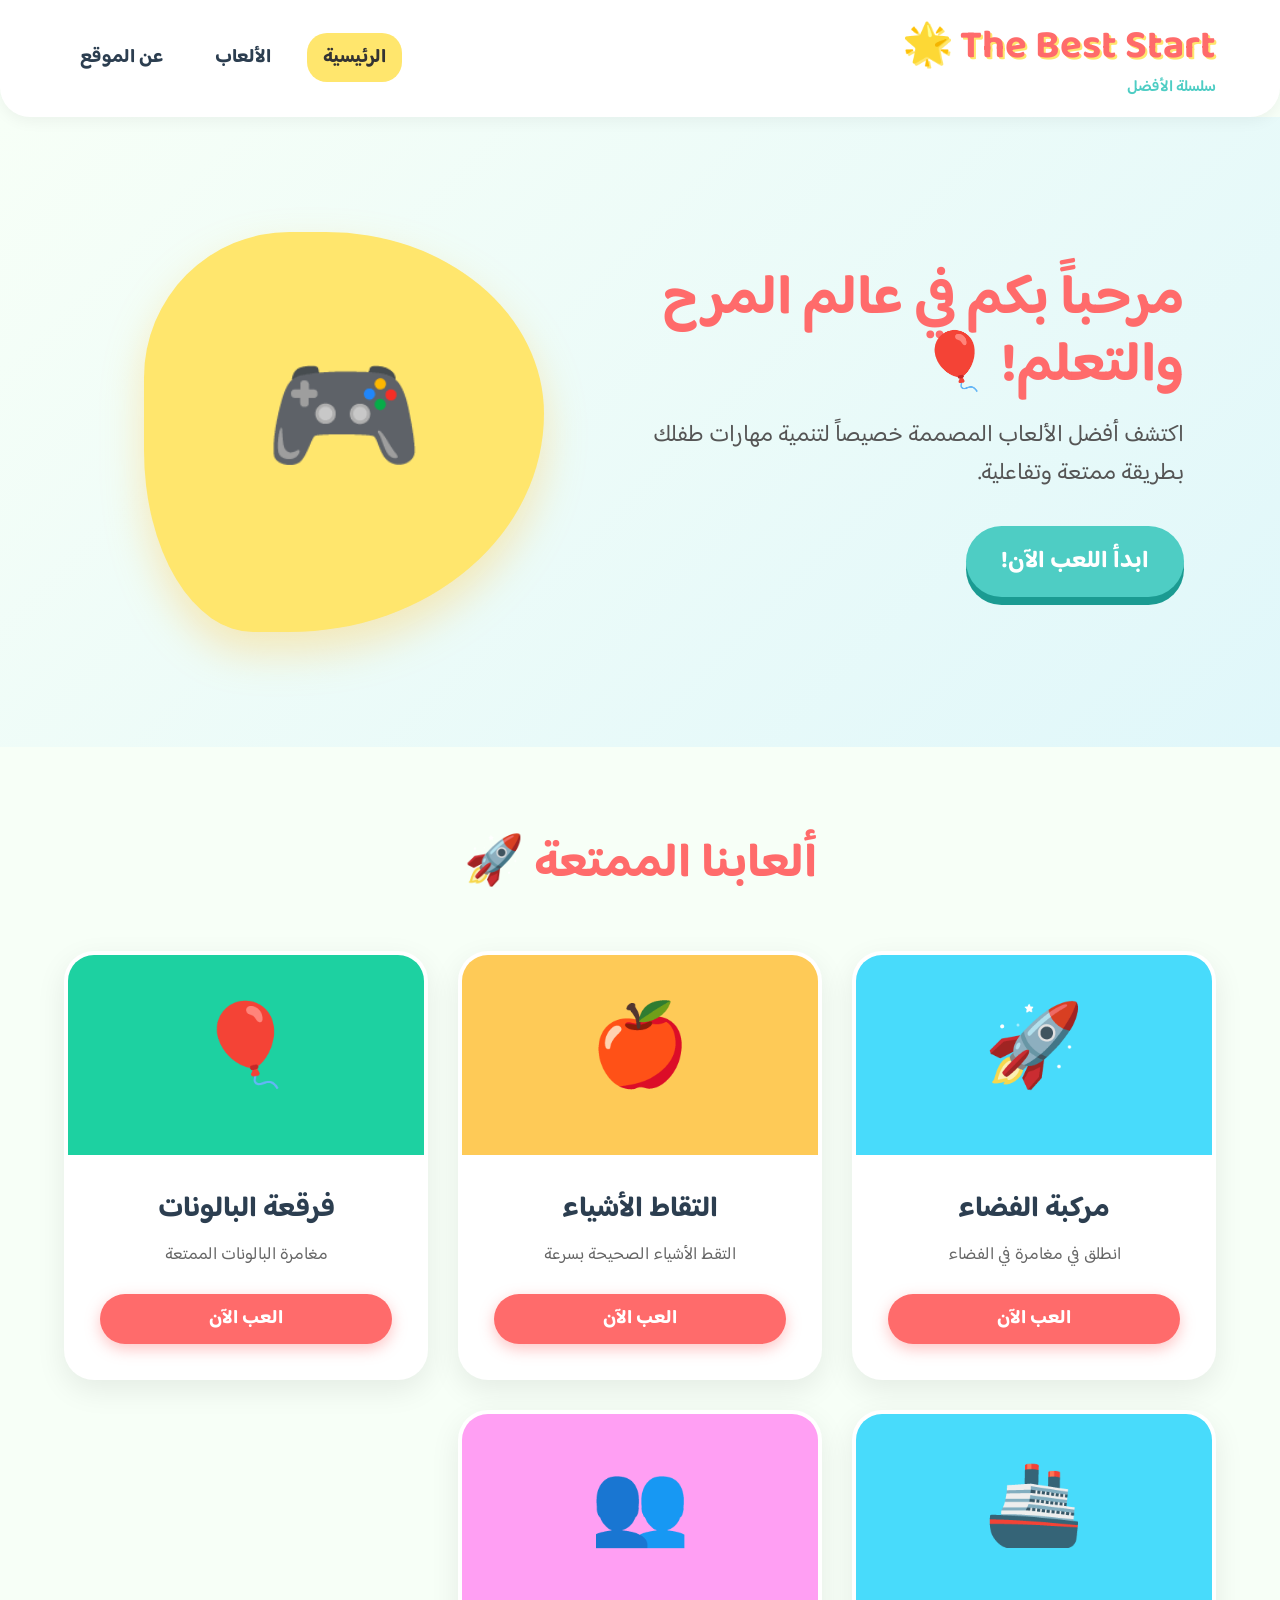
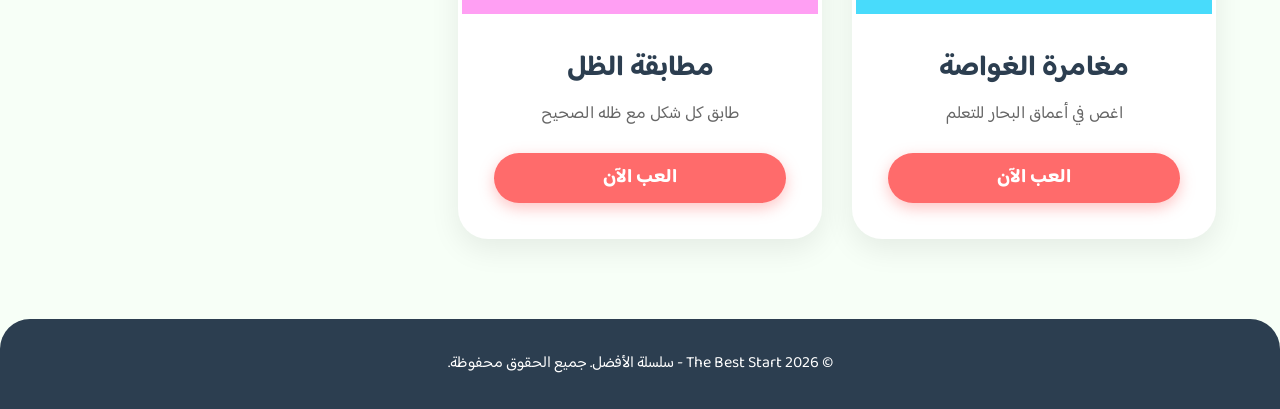
==== index.html @ c8377b77 "Fix explicit navigation for mobile browsers" ====
<!DOCTYPE html>
<html lang="ar" dir="rtl">
<head>
    <meta charset="UTF-8">
    <meta name="viewport" content="width=device-width, initial-scale=1.0">
    <title>The Best Start - سلسلة الأفضل</title>
    <meta name="description" content="موقع ألعاب أطفال تعليمية وترفيهية - سلسلة الأفضل.">
    
    <!-- تحميل الألعاب في الخلفية مسبقاً لتسريع فتحها -->
    <link rel="prefetch" href="games/game1_spaceship_standalone.html">
    <link rel="prefetch" href="games/game2_catch_standalone.html">
    <link rel="prefetch" href="games/game3_balloons_standalone.html">
    <link rel="prefetch" href="games/game4_submarine_standalone.html">
    <link rel="prefetch" href="games/game5_shadow_standalone.html">

    <link href="https://fonts.googleapis.com/css2?family=Quicksand:wght@400;600;700&display=swap" rel="stylesheet">
    <link href="https://fonts.googleapis.com/css2?family=Baloo+Bhaijaan+2:wght@400;600;800&display=swap" rel="stylesheet">
    <style>
        :root {
            --primary-color: #ff6b6b;
            --secondary-color: #4ecdc4;
            --accent-color: #ffe66d;
            --bg-color: #f7fff7;
            --text-color: #2c3e50;
            
            --pink: #ff9ff3;
            --blue: #48dbfb;
            --yellow: #feca57;
            --green: #1dd1a1;
            --gray: #c8d6e5;
        }

        * {
            margin: 0;
            padding: 0;
            box-sizing: border-box;
        }

        body {
            font-family: 'Baloo Bhaijaan 2', 'Quicksand', sans-serif;
            background-color: var(--bg-color);
            color: var(--text-color);
            line-height: 1.6;
            overflow-x: hidden;
        }

        /* Header & Nav */
        .main-header {
            display: flex;
            justify-content: space-between;
            align-items: center;
            padding: 1rem 5%;
            background: white;
            box-shadow: 0 4px 15px rgba(0, 0, 0, 0.05);
            border-bottom-left-radius: 30px;
            border-bottom-right-radius: 30px;
            position: sticky;
            top: 0;
            z-index: 100;
        }

        .logo h1 {
            font-size: 2.5rem;
            color: var(--primary-color);
            text-shadow: 2px 2px 0px var(--accent-color);
            margin-bottom: -5px;
        }

        .logo p {
            font-size: 1rem;
            color: var(--secondary-color);
            font-weight: 600;
        }

        nav ul {
            list-style: none;
            display: flex;
            gap: 20px;
        }

        nav a {
            text-decoration: none;
            color: var(--text-color);
            font-weight: 700;
            font-size: 1.2rem;
            padding: 8px 16px;
            border-radius: 20px;
            transition: all 0.3s ease;
        }

        nav a:hover, nav a.active {
            background-color: var(--accent-color);
            color: #333;
            transform: translateY(-2px);
        }

        /* Hero Section */
        .hero {
            display: flex;
            align-items: center;
            justify-content: space-between;
            padding: 4rem 5%;
            min-height: 70vh;
            background: linear-gradient(135deg, #f7fff7 0%, #e0f7fa 100%);
        }

        .hero-content {
            flex: 1;
            padding-right: 2rem;
        }

        .hero-content h2 {
            font-size: 3.5rem;
            color: var(--primary-color);
            margin-bottom: 1rem;
            line-height: 1.2;
        }

        .hero-content p {
            font-size: 1.5rem;
            margin-bottom: 2rem;
            color: #555;
        }

        .cta-button {
            background-color: var(--secondary-color);
            color: white;
            border: none;
            padding: 15px 35px;
            font-size: 1.5rem;
            font-family: inherit;
            font-weight: bold;
            border-radius: 50px;
            cursor: pointer;
            box-shadow: 0 8px 0 #1b9b92;
            transition: all 0.1s;
        }

        .cta-button:active {
            transform: translateY(8px);
            box-shadow: 0 0 0 #1b9b92;
        }

        .hero-image {
            flex: 1;
            display: flex;
            justify-content: center;
            align-items: center;
        }

        .blob-wrapper {
            width: 400px;
            height: 400px;
            background: var(--accent-color);
            border-radius: 40% 60% 70% 30% / 40% 50% 60% 50%;
            animation: morph 8s ease-in-out infinite;
            display: flex;
            justify-content: center;
            align-items: center;
            box-shadow: 0 20px 40px rgba(254, 202, 87, 0.4);
        }

        .blob {
            font-size: 8rem;
            animation: bounce 2s ease-in-out infinite alternate;
        }

        @keyframes morph {
            0%, 100% { border-radius: 40% 60% 70% 30% / 40% 50% 60% 50%; }
            34% { border-radius: 70% 30% 50% 50% / 30% 30% 70% 70%; }
            67% { border-radius: 100% 60% 60% 100% / 100% 100% 60% 60%; }
        }

        @keyframes bounce {
            from { transform: translateY(0); }
            to { transform: translateY(-20px); }
        }

        /* Games Section */
        .games-section {
            padding: 5rem 5%;
            text-align: center;
        }

        .games-section h3 {
            font-size: 3rem;
            color: var(--primary-color);
            margin-bottom: 3rem;
        }

        .games-grid {
            display: grid;
            grid-template-columns: repeat(auto-fit, minmax(280px, 1fr));
            gap: 30px;
        }

        .game-card {
            background: white;
            border-radius: 30px;
            overflow: hidden;
            box-shadow: 0 10px 30px rgba(0, 0, 0, 0.08);
            transition: transform 0.3s cubic-bezier(0.175, 0.885, 0.32, 1.275);
            border: 4px solid transparent;
            display: flex;
            flex-direction: column;
        }

        .game-card:hover {
            transform: translateY(-15px) scale(1.02);
            border-color: var(--accent-color);
        }

        .game-image {
            height: 200px;
            display: flex;
            justify-content: center;
            align-items: center;
            font-size: 5rem;
        }

        .bg-pink { background: var(--pink); }
        .bg-blue { background: var(--blue); }
        .bg-yellow { background: var(--yellow); }
        .bg-green { background: var(--green); }
        .bg-gray { background: var(--gray); color: white; }

        .game-info {
            padding: 2rem;
            flex: 1;
            display: flex;
            flex-direction: column;
            justify-content: space-between;
        }

        .game-info h4 {
            font-size: 1.8rem;
            color: var(--text-color);
            margin-bottom: 0.5rem;
        }

        .game-info p {
            font-size: 1.1rem;
            color: #666;
            margin-bottom: 1.5rem;
        }

        .play-btn {
            background: var(--primary-color);
            color: white;
            border: none;
            padding: 10px 30px;
            font-size: 1.2rem;
            font-family: inherit;
            font-weight: bold;
            border-radius: 25px;
            cursor: pointer;
            box-shadow: 0 5px 15px rgba(255, 107, 107, 0.4);
            transition: all 0.3s;
            text-decoration: none;
            display: inline-block;
            margin-top: auto;
        }

        .play-btn:hover {
            background: #ff5252;
            transform: scale(1.1);
        }

        .empty-card {
            opacity: 0.8;
            border: 4px dashed var(--gray);
            box-shadow: none;
        }
        .empty-card:hover {
            transform: none;
            border-color: var(--primary-color);
        }

        /* Footer */
        footer {
            text-align: center;
            padding: 2rem;
            background: var(--text-color);
            color: white;
            border-top-left-radius: 30px;
            border-top-right-radius: 30px;
        }

        @media (max-width: 768px) {
            .main-header {
                flex-direction: column;
                gap: 15px;
                text-align: center;
                padding: 1.5rem;
            }
            nav ul {
                flex-wrap: wrap;
                justify-content: center;
                gap: 10px;
            }
            .logo h1 { font-size: 2rem; }
            
            .hero {
                flex-direction: column;
                text-align: center;
                padding: 2rem 5%;
                min-height: auto;
            }
            .hero-content {
                padding-right: 0;
                margin-bottom: 2rem;
            }
            .hero-content h2 { font-size: 2.2rem; }
            .hero-content p { font-size: 1.2rem; }
            
            .cta-button { font-size: 1.2rem; padding: 10px 25px; }

            .blob-wrapper {
                width: 250px;
                height: 250px;
            }
            .blob { font-size: 5rem; }
            
            .games-section { padding: 3rem 5%; }
            .games-section h3 { font-size: 2.2rem; margin-bottom: 2rem; }
            .games-grid { 
                grid-template-columns: 1fr; 
                gap: 20px; 
            }
            
            .game-image { height: 150px; font-size: 4rem; }
            .game-info { padding: 1.5rem; }
            .game-info h4 { font-size: 1.5rem; }
            .game-info p { font-size: 1rem; }
        }
    </style>
</head>
<body>
    <header class="main-header">
        <div class="logo">
            <h1>The Best Start 🌟</h1>
            <p>سلسلة الأفضل</p>
        </div>
        <nav>
            <ul>
                <li><a href="#" class="active">الرئيسية</a></li>
                <li><a href="#games">الألعاب</a></li>
                <li><a href="#">عن الموقع</a></li>
            </ul>
        </nav>
    </header>

    <main>
        <section class="hero">
            <div class="hero-content">
                <h2>مرحباً بكم في عالم المرح والتعلم! 🎈</h2>
                <p>اكتشف أفضل الألعاب المصممة خصيصاً لتنمية مهارات طفلك بطريقة ممتعة وتفاعلية.</p>
                <button class="cta-button">ابدأ اللعب الآن!</button>
            </div>
            <div class="hero-image">
                <div class="blob-wrapper">
                    <div class="blob">🎮</div>
                </div>
            </div>
        </section>

        <section id="games" class="games-section">
            <h3>ألعابنا الممتعة 🚀</h3>
            <div class="games-grid">
                
                <div class="game-card">
                    <div class="game-image bg-blue">🚀</div>
                    <div class="game-info">
                        <h4>مركبة الفضاء</h4>
                        <p>انطلق في مغامرة في الفضاء</p>
                        <a href="games/game1_spaceship_standalone.html" class="play-btn">العب الآن</a>
                    </div>
                </div>
                
                <div class="game-card">
                    <div class="game-image bg-yellow">🍎</div>
                    <div class="game-info">
                        <h4>التقاط الأشياء</h4>
                        <p>التقط الأشياء الصحيحة بسرعة</p>
                        <a href="games/game2_catch_standalone.html" class="play-btn">العب الآن</a>
                    </div>
                </div>

                <div class="game-card">
                    <div class="game-image bg-green">🎈</div>
                    <div class="game-info">
                        <h4>فرقعة البالونات</h4>
                        <p>مغامرة البالونات الممتعة</p>
                        <a href="games/game3_balloons_standalone.html" class="play-btn">العب الآن</a>
                    </div>
                </div>

                <div class="game-card">
                    <div class="game-image bg-blue">🚢</div>
                    <div class="game-info">
                        <h4>مغامرة الغواصة</h4>
                        <p>اغص في أعماق البحار للتعلم</p>
                        <a href="games/game4_submarine_standalone.html" class="play-btn">العب الآن</a>
                    </div>
                </div>

                <div class="game-card">
                    <div class="game-image bg-pink">👥</div>
                    <div class="game-info">
                        <h4>مطابقة الظل</h4>
                        <p>طابق كل شكل مع ظله الصحيح</p>
                        <a href="games/game5_shadow_standalone.html" class="play-btn">العب الآن</a>
                    </div>
                </div>

            </div>
        </section>
    </main>

    <footer>
        <p>&copy; 2026 The Best Start - سلسلة الأفضل. جميع الحقوق محفوظة.</p>
    </footer>

    <script>
        document.addEventListener('DOMContentLoaded', () => {
            const ctaBtn = document.querySelector('.cta-button');
            if(ctaBtn) {
                ctaBtn.addEventListener('click', () => {
                    const gamesSection = document.querySelector('.games-section');
                    gamesSection.scrollIntoView({ behavior: 'smooth' });
                });
            }

            // إظهار نص التحميل عند الضغط على زر اللعب
            const playBtns = document.querySelectorAll('.play-btn');
            playBtns.forEach(btn => {
                btn.addEventListener('click', function(e) {
                    const targetUrl = this.getAttribute('href');
                    if (targetUrl && targetUrl !== '#') {
                        e.preventDefault(); // منع الافتراضي للتأكد من التنقل بشكل صحيح
                        
                        const originalText = this.innerText;
                        this.innerText = 'جاري التحميل... ⏳';
                        this.style.opacity = '0.7';
                        this.style.pointerEvents = 'none';
                        
                        // الانتقال للرابط بشكل برمجي لضمان عدم حدوث مشاكل في المتصفح
                        window.location.href = targetUrl;
                        
                        // إعادة الزر لشكله الطبيعي بعد 5 ثوانٍ
                        setTimeout(() => {
                            this.innerText = originalText;
                            this.style.pointerEvents = 'auto';
                            this.style.opacity = '1';
                        }, 5000);
                    }
                });
            });
        });
    </script>
</body>
</html>
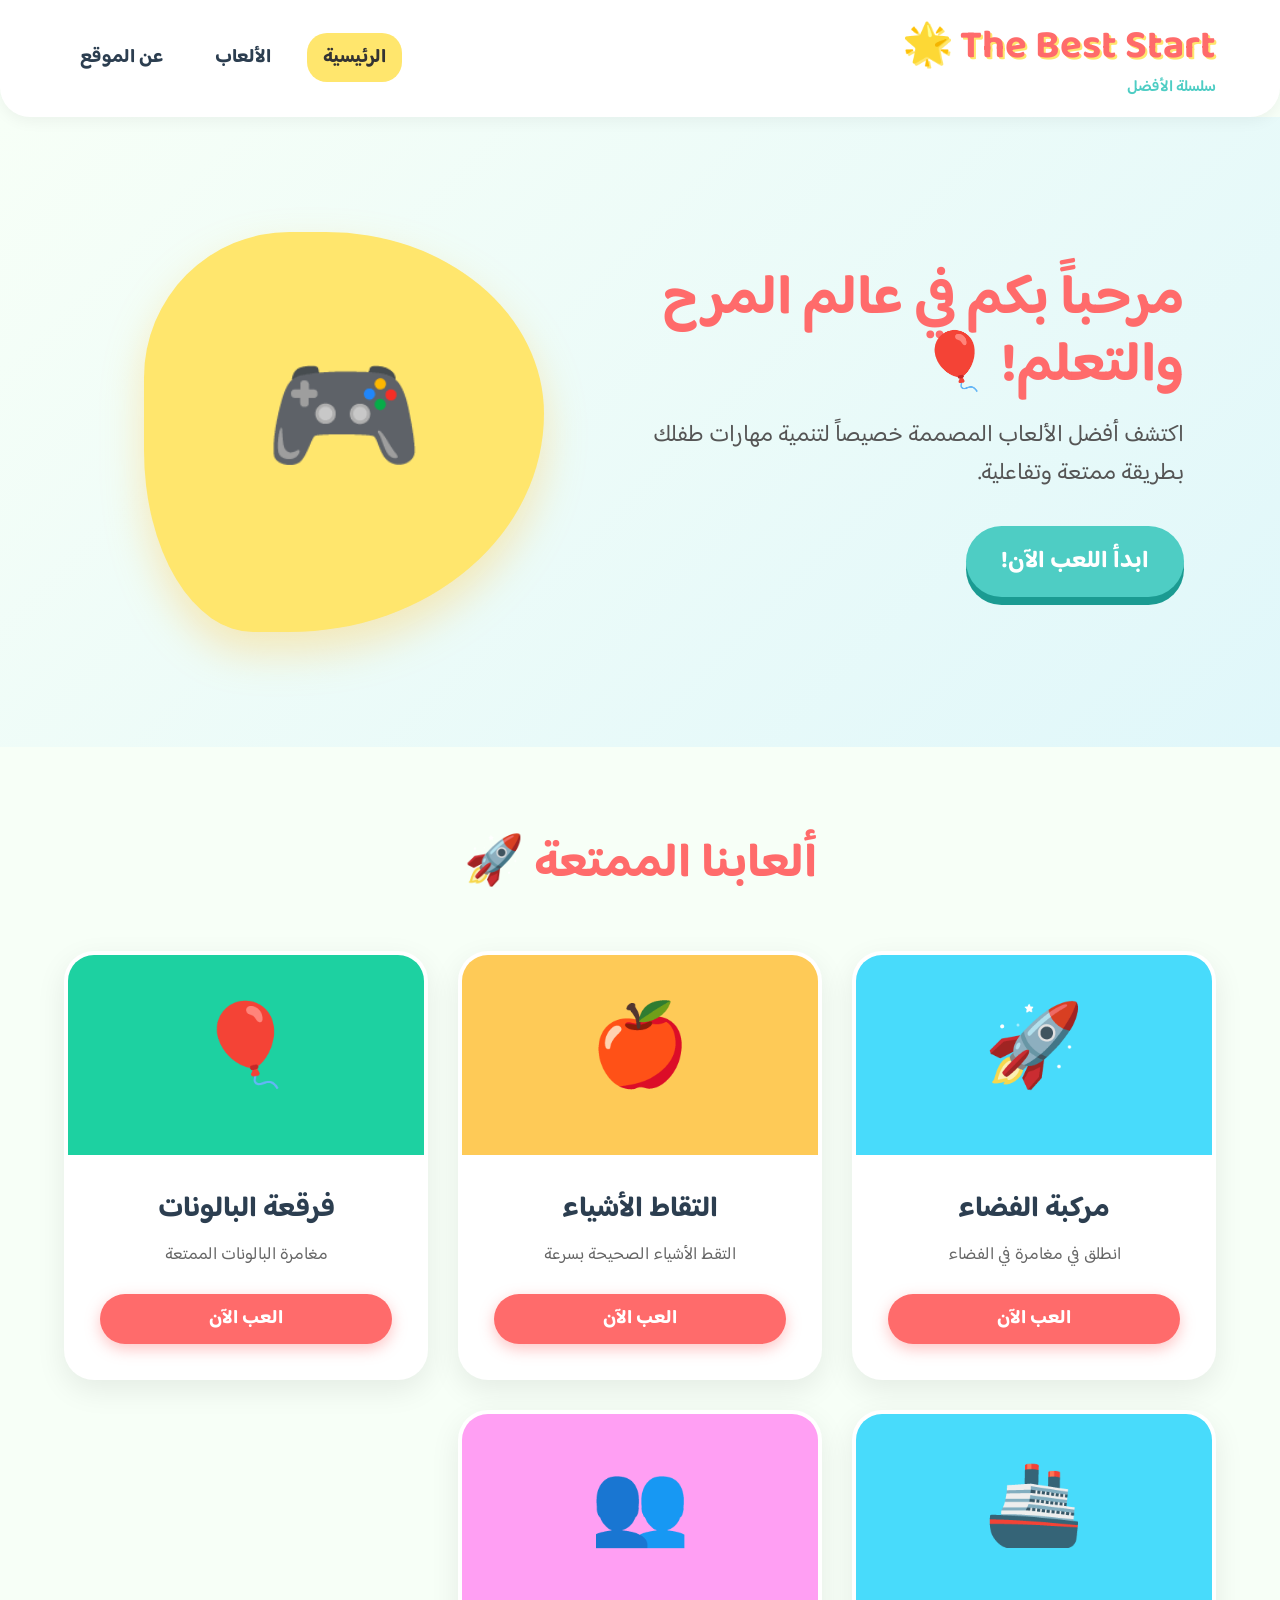
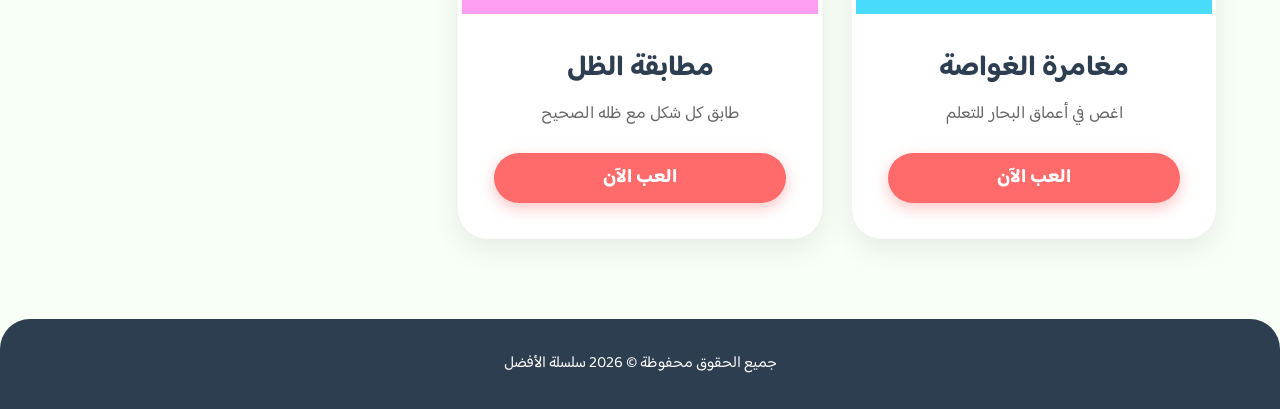
==== commit 3391449e: "Optimize base64 images and add loader" ====
--- a/index.html
+++ b/index.html
@@ -286,6 +286,33 @@
             border-top-right-radius: 30px;
         }
 
+        /* Loader */
+        #loader {
+            display: none;
+            position: fixed;
+            top: 0; left: 0; width: 100%; height: 100%;
+            background: rgba(255, 255, 255, 0.9);
+            z-index: 9999;
+            flex-direction: column;
+            justify-content: center;
+            align-items: center;
+        }
+        .spinner {
+            border: 8px solid #f3f3f3;
+            border-top: 8px solid var(--primary-color);
+            border-radius: 50%;
+            width: 60px;
+            height: 60px;
+            animation: spin 1s linear infinite;
+        }
+        @keyframes spin { 0% { transform: rotate(0deg); } 100% { transform: rotate(360deg); } }
+        #loader p {
+            margin-top: 1rem;
+            font-size: 1.5rem;
+            font-weight: bold;
+            color: var(--primary-color);
+        }
+
         @media (max-width: 768px) {
             .main-header {
                 flex-direction: column;
@@ -321,11 +348,14 @@
             }
             .blob { font-size: 5rem; }
             
-            .games-section { padding: 3rem 5%; }
-            .games-section h3 { font-size: 2.2rem; margin-bottom: 2rem; }
+            .games-section { padding: 2rem 5%; }
+            .games-section h3 { font-size: 1.8rem; margin-bottom: 1.5rem; }
             .games-grid { 
                 grid-template-columns: 1fr; 
-                gap: 20px; 
+                gap: 15px; 
+            }
+            .game-card {
+                margin-bottom: 15px;
             }
             
             .game-image { height: 150px; font-size: 4rem; }
@@ -350,6 +380,11 @@
         </nav>
     </header>
 
+    <div id="loader">
+        <div class="spinner"></div>
+        <p>جاري التحميل...</p>
+    </div>
+
     <main>
         <section class="hero">
             <div class="hero-content">
@@ -368,48 +403,48 @@
             <h3>ألعابنا الممتعة 🚀</h3>
             <div class="games-grid">
                 
-                <div class="game-card">
+                <div class="game-card" onclick="playGame('games/game1_spaceship_standalone.html')" style="cursor: pointer;">
                     <div class="game-image bg-blue">🚀</div>
                     <div class="game-info">
                         <h4>مركبة الفضاء</h4>
                         <p>انطلق في مغامرة في الفضاء</p>
-                        <a href="games/game1_spaceship_standalone.html" class="play-btn">العب الآن</a>
+                        <span class="play-btn">العب الآن</span>
                     </div>
                 </div>
                 
-                <div class="game-card">
+                <div class="game-card" onclick="playGame('games/game2_catch_standalone.html')" style="cursor: pointer;">
                     <div class="game-image bg-yellow">🍎</div>
                     <div class="game-info">
                         <h4>التقاط الأشياء</h4>
                         <p>التقط الأشياء الصحيحة بسرعة</p>
-                        <a href="games/game2_catch_standalone.html" class="play-btn">العب الآن</a>
+                        <span class="play-btn">العب الآن</span>
                     </div>
                 </div>
 
-                <div class="game-card">
+                <div class="game-card" onclick="playGame('games/game3_balloons_standalone.html')" style="cursor: pointer;">
                     <div class="game-image bg-green">🎈</div>
                     <div class="game-info">
                         <h4>فرقعة البالونات</h4>
                         <p>مغامرة البالونات الممتعة</p>
-                        <a href="games/game3_balloons_standalone.html" class="play-btn">العب الآن</a>
+                        <span class="play-btn">العب الآن</span>
                     </div>
                 </div>
 
-                <div class="game-card">
+                <div class="game-card" onclick="playGame('games/game4_submarine_standalone.html')" style="cursor: pointer;">
                     <div class="game-image bg-blue">🚢</div>
                     <div class="game-info">
                         <h4>مغامرة الغواصة</h4>
                         <p>اغص في أعماق البحار للتعلم</p>
-                        <a href="games/game4_submarine_standalone.html" class="play-btn">العب الآن</a>
+                        <span class="play-btn">العب الآن</span>
                     </div>
                 </div>
 
-                <div class="game-card">
+                <div class="game-card" onclick="playGame('games/game5_shadow_standalone.html')" style="cursor: pointer;">
                     <div class="game-image bg-pink">👥</div>
                     <div class="game-info">
                         <h4>مطابقة الظل</h4>
                         <p>طابق كل شكل مع ظله الصحيح</p>
-                        <a href="games/game5_shadow_standalone.html" class="play-btn">العب الآن</a>
+                        <span class="play-btn">العب الآن</span>
                     </div>
                 </div>
 
@@ -418,10 +453,17 @@
     </main>
 
     <footer>
-        <p>&copy; 2026 The Best Start - سلسلة الأفضل. جميع الحقوق محفوظة.</p>
+        <p>جميع الحقوق محفوظة &copy; 2026 سلسلة الأفضل</p>
     </footer>
 
     <script>
+        function playGame(url) {
+            document.getElementById('loader').style.display = 'flex';
+            setTimeout(() => {
+                window.location.href = url;
+            }, 100);
+        }
+
         document.addEventListener('DOMContentLoaded', () => {
             const ctaBtn = document.querySelector('.cta-button');
             if(ctaBtn) {
@@ -430,32 +472,6 @@
                     gamesSection.scrollIntoView({ behavior: 'smooth' });
                 });
             }
-
-            // إظهار نص التحميل عند الضغط على زر اللعب
-            const playBtns = document.querySelectorAll('.play-btn');
-            playBtns.forEach(btn => {
-                btn.addEventListener('click', function(e) {
-                    const targetUrl = this.getAttribute('href');
-                    if (targetUrl && targetUrl !== '#') {
-                        e.preventDefault(); // منع الافتراضي للتأكد من التنقل بشكل صحيح
-                        
-                        const originalText = this.innerText;
-                        this.innerText = 'جاري التحميل... ⏳';
-                        this.style.opacity = '0.7';
-                        this.style.pointerEvents = 'none';
-                        
-                        // الانتقال للرابط بشكل برمجي لضمان عدم حدوث مشاكل في المتصفح
-                        window.location.href = targetUrl;
-                        
-                        // إعادة الزر لشكله الطبيعي بعد 5 ثوانٍ
-                        setTimeout(() => {
-                            this.innerText = originalText;
-                            this.style.pointerEvents = 'auto';
-                            this.style.opacity = '1';
-                        }, 5000);
-                    }
-                });
-            });
         });
     </script>
 </body>
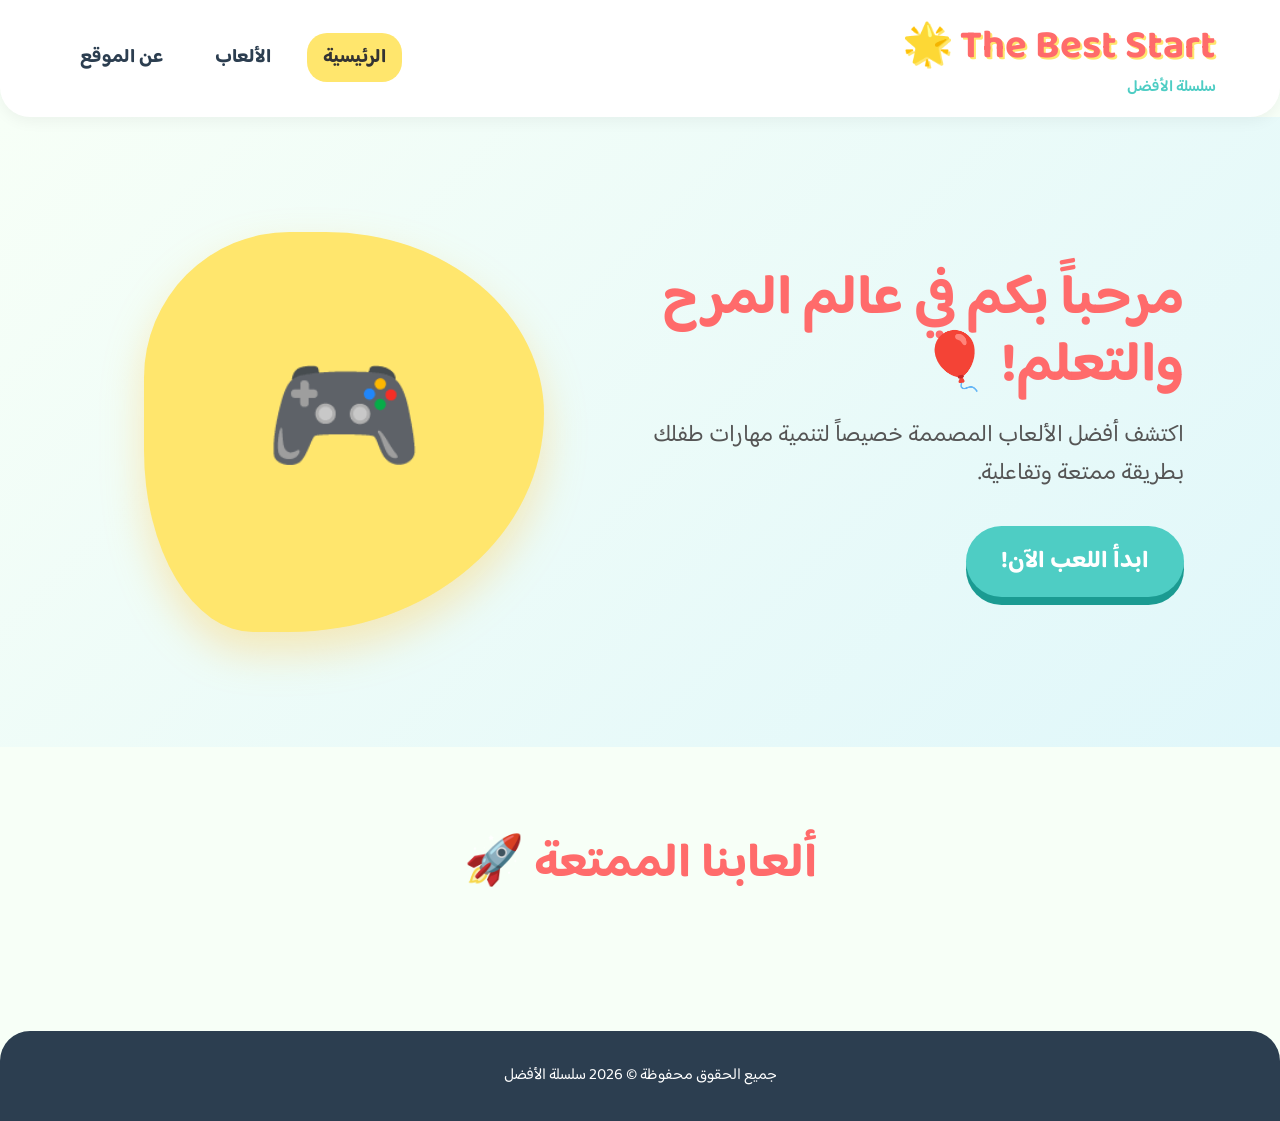
==== commit cde06fb1: "Remove all games from index.html" ====
--- a/index.html
+++ b/index.html
@@ -402,52 +402,7 @@
         <section id="games" class="games-section">
             <h3>ألعابنا الممتعة 🚀</h3>
             <div class="games-grid">
-                
-                <div class="game-card" onclick="playGame('games/game1_spaceship_standalone.html')" style="cursor: pointer;">
-                    <div class="game-image bg-blue">🚀</div>
-                    <div class="game-info">
-                        <h4>مركبة الفضاء</h4>
-                        <p>انطلق في مغامرة في الفضاء</p>
-                        <span class="play-btn">العب الآن</span>
-                    </div>
-                </div>
-                
-                <div class="game-card" onclick="playGame('games/game2_catch_standalone.html')" style="cursor: pointer;">
-                    <div class="game-image bg-yellow">🍎</div>
-                    <div class="game-info">
-                        <h4>التقاط الأشياء</h4>
-                        <p>التقط الأشياء الصحيحة بسرعة</p>
-                        <span class="play-btn">العب الآن</span>
-                    </div>
-                </div>
-
-                <div class="game-card" onclick="playGame('games/game3_balloons_standalone.html')" style="cursor: pointer;">
-                    <div class="game-image bg-green">🎈</div>
-                    <div class="game-info">
-                        <h4>فرقعة البالونات</h4>
-                        <p>مغامرة البالونات الممتعة</p>
-                        <span class="play-btn">العب الآن</span>
-                    </div>
-                </div>
-
-                <div class="game-card" onclick="playGame('games/game4_submarine_standalone.html')" style="cursor: pointer;">
-                    <div class="game-image bg-blue">🚢</div>
-                    <div class="game-info">
-                        <h4>مغامرة الغواصة</h4>
-                        <p>اغص في أعماق البحار للتعلم</p>
-                        <span class="play-btn">العب الآن</span>
-                    </div>
-                </div>
-
-                <div class="game-card" onclick="playGame('games/game5_shadow_standalone.html')" style="cursor: pointer;">
-                    <div class="game-image bg-pink">👥</div>
-                    <div class="game-info">
-                        <h4>مطابقة الظل</h4>
-                        <p>طابق كل شكل مع ظله الصحيح</p>
-                        <span class="play-btn">العب الآن</span>
-                    </div>
-                </div>
-
+                <!-- الألعاب ستضاف هنا لاحقاً -->
             </div>
         </section>
     </main>
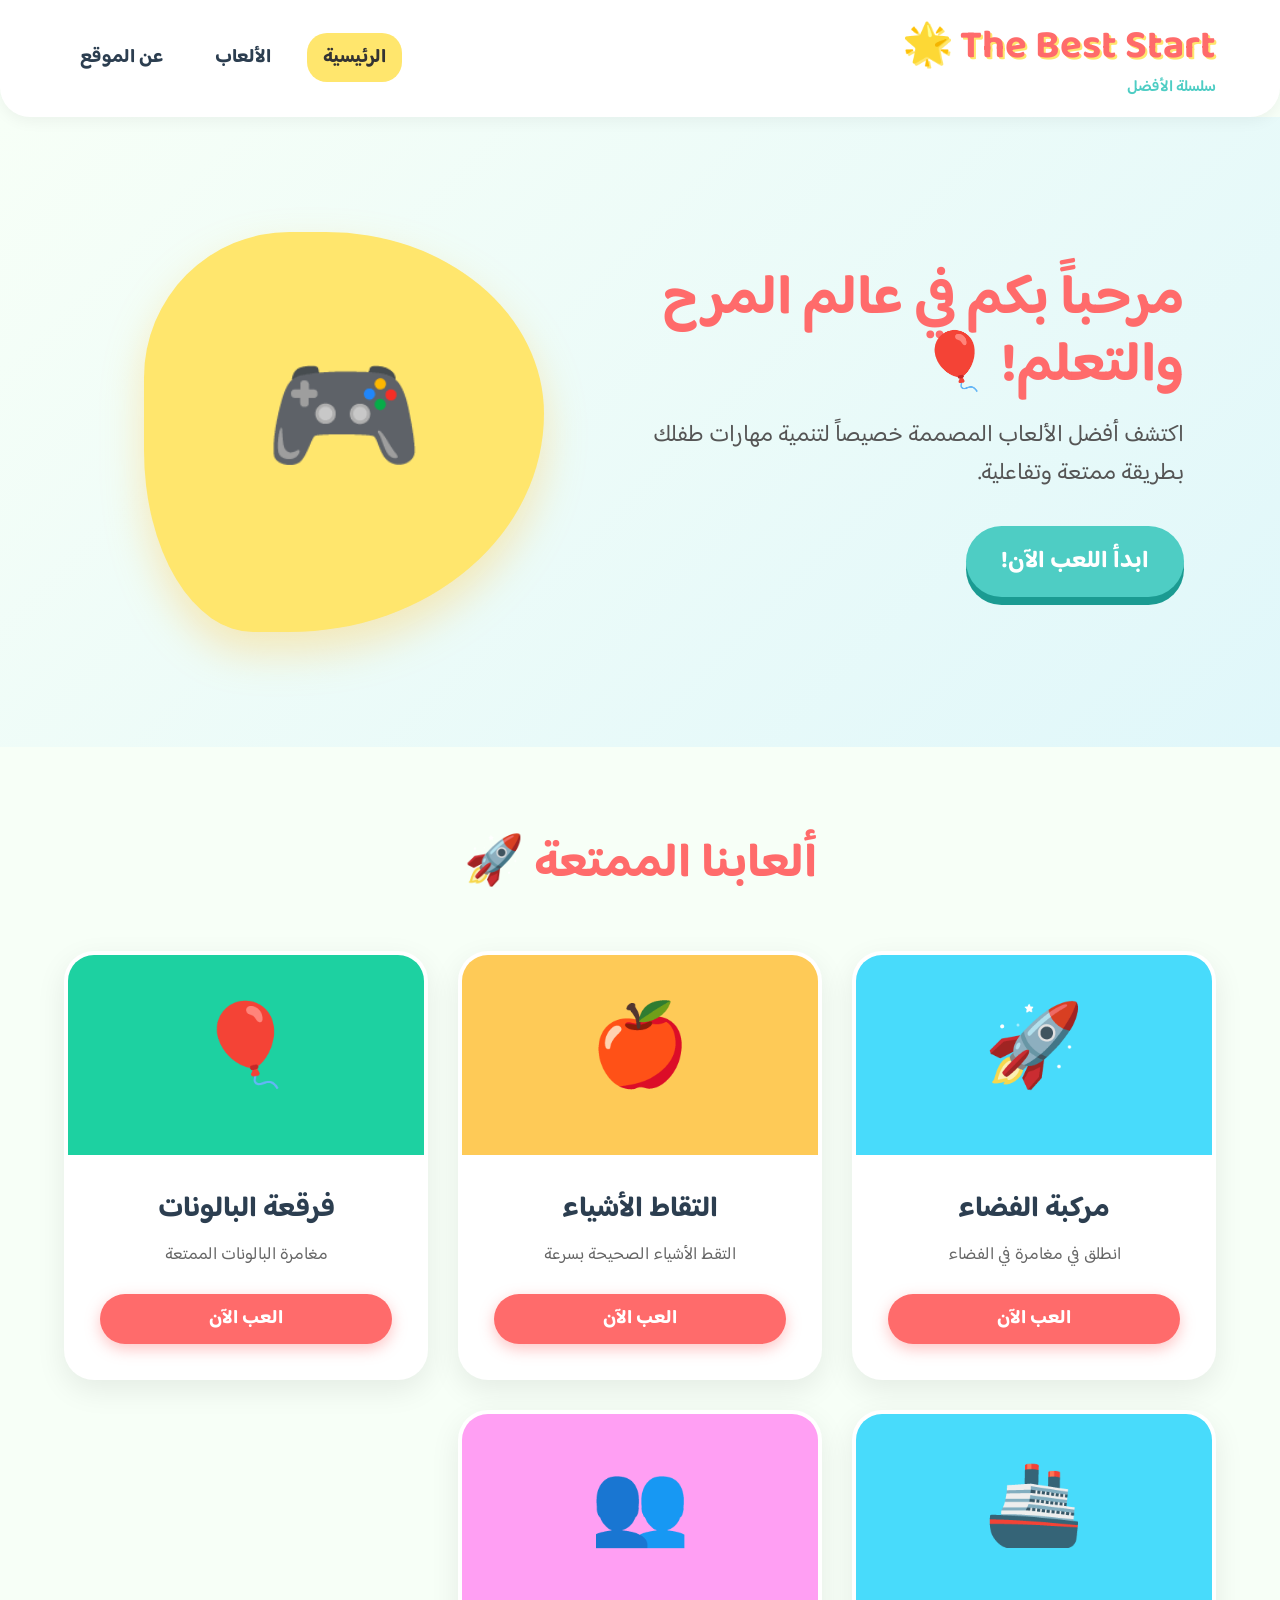
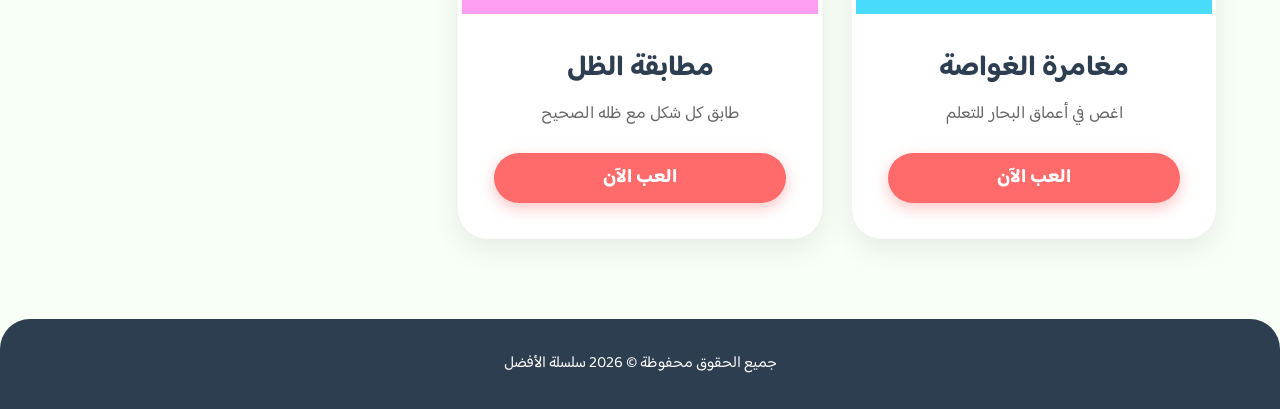
==== commit 5921ab60: "Restore games from standalone_games/21 and compress" ====
--- a/index.html
+++ b/index.html
@@ -402,7 +402,50 @@
         <section id="games" class="games-section">
             <h3>ألعابنا الممتعة 🚀</h3>
             <div class="games-grid">
-                <!-- الألعاب ستضاف هنا لاحقاً -->
+                <div class="game-card" onclick="playGame('games/game1_spaceship_standalone.html')" style="cursor: pointer;">
+                    <div class="game-image bg-blue">🚀</div>
+                    <div class="game-info">
+                        <h4>مركبة الفضاء</h4>
+                        <p>انطلق في مغامرة في الفضاء</p>
+                        <span class="play-btn">العب الآن</span>
+                    </div>
+                </div>
+                
+                <div class="game-card" onclick="playGame('games/game2_catch_standalone.html')" style="cursor: pointer;">
+                    <div class="game-image bg-yellow">🍎</div>
+                    <div class="game-info">
+                        <h4>التقاط الأشياء</h4>
+                        <p>التقط الأشياء الصحيحة بسرعة</p>
+                        <span class="play-btn">العب الآن</span>
+                    </div>
+                </div>
+
+                <div class="game-card" onclick="playGame('games/game3_balloons_standalone.html')" style="cursor: pointer;">
+                    <div class="game-image bg-green">🎈</div>
+                    <div class="game-info">
+                        <h4>فرقعة البالونات</h4>
+                        <p>مغامرة البالونات الممتعة</p>
+                        <span class="play-btn">العب الآن</span>
+                    </div>
+                </div>
+
+                <div class="game-card" onclick="playGame('games/game4_submarine_standalone.html')" style="cursor: pointer;">
+                    <div class="game-image bg-blue">🚢</div>
+                    <div class="game-info">
+                        <h4>مغامرة الغواصة</h4>
+                        <p>اغص في أعماق البحار للتعلم</p>
+                        <span class="play-btn">العب الآن</span>
+                    </div>
+                </div>
+
+                <div class="game-card" onclick="playGame('games/game5_shadow_standalone.html')" style="cursor: pointer;">
+                    <div class="game-image bg-pink">👥</div>
+                    <div class="game-info">
+                        <h4>مطابقة الظل</h4>
+                        <p>طابق كل شكل مع ظله الصحيح</p>
+                        <span class="play-btn">العب الآن</span>
+                    </div>
+                </div>
             </div>
         </section>
     </main>
